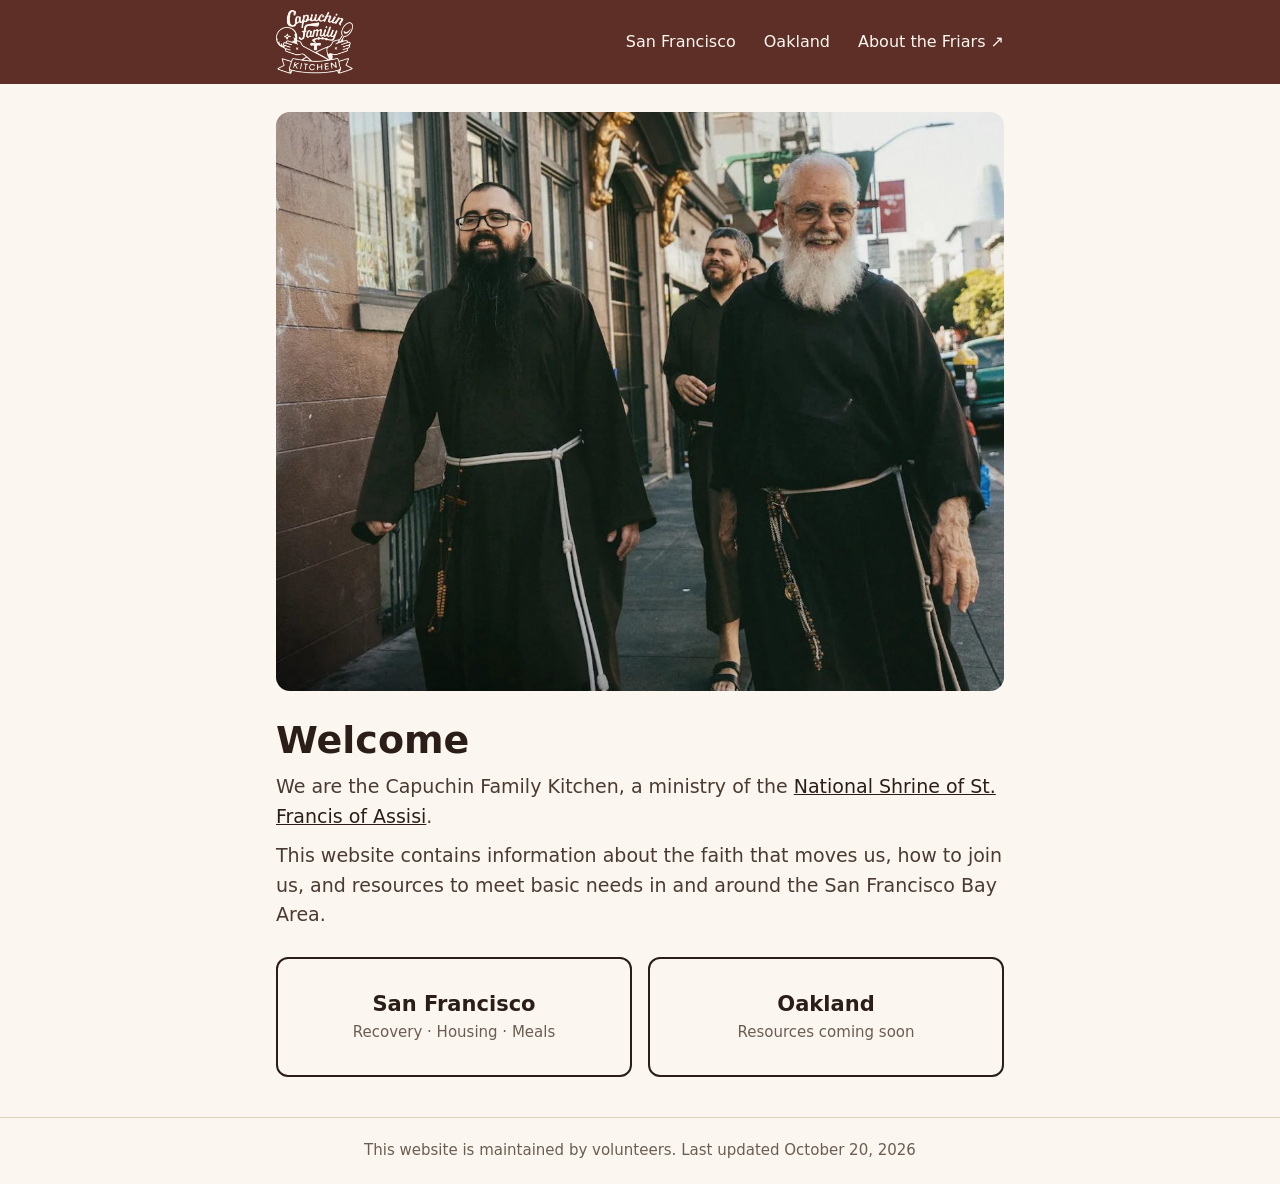
==== resources/index.html @ 762f1146 "initial commit" ====
<!doctype html>
<html lang="en">
<head>
<meta charset="utf-8">
<meta name="viewport" content="width=device-width, initial-scale=1">
<title>Welcome · Capuchin Family Kitchen</title>
<link rel="stylesheet" href="/assets/site.css">
</head>
<body>
<header class="site-header">
  <div class="wrap">
    <a class="logo" href="/resources/"><img src="/assets/img/logo.png" alt="Capuchin Family Kitchen" width="72" height="60"></a>
    <nav class="nav" aria-label="Main">
      <a class="desktop-only" href="/resources/sf/">San Francisco</a>
      <a class="desktop-only" href="/resources/oak/">Oakland</a>
      <a href="https://capuchinswest.org/">About the Friars ↗</a>
    </nav>
  </div>
</header>
<main>
  <div class="wrap">
<img class="photo" src="/assets/img/friars.jpg" alt="Three Capuchin friars walking down a San Francisco sidewalk" width="1072" height="852">
<div class="intro">
  <h1>Welcome</h1>
  <p>We are the Capuchin Family Kitchen, a ministry of the <a href="https://shrinesf.org/">National Shrine of St. Francis of Assisi</a>.</p>
  <p>This website contains information about the faith that moves us, how to join us, and resources to meet basic needs in and around the San Francisco Bay Area.</p>
</div>
<div class="tiles two">
  <a class="tile" href="/resources/sf/"><span class="tile-text"><span class="tile-title">San Francisco</span><span class="tile-sub">Recovery · Housing · Meals</span></span><svg class="chev" width="22" height="22" viewBox="0 0 24 24" fill="none" stroke="currentColor" stroke-width="2" stroke-linecap="round" stroke-linejoin="round" aria-hidden="true"><path d="M9 6l6 6-6 6"/></svg></a>
  <a class="tile" href="/resources/oak/"><span class="tile-text"><span class="tile-title">Oakland</span><span class="tile-sub">Resources coming soon</span></span><svg class="chev" width="22" height="22" viewBox="0 0 24 24" fill="none" stroke="currentColor" stroke-width="2" stroke-linecap="round" stroke-linejoin="round" aria-hidden="true"><path d="M9 6l6 6-6 6"/></svg></a>
</div>
  </div>
</main>
<footer class="site-footer">
  <div class="wrap"><p>This website is maintained by volunteers. Last updated October 20, 2026</p></div>
</footer>
</body>
</html>
---- assets/site.css ----
/* Capuchin Family Kitchen — wireframe stylesheet (mobile first) */
:root {
  --maroon: #5E2F27;   /* food truck */
  --ink: #2B1E18;      /* habit brown */
  --cream: #FBF7F0;    /* truck lettering */
  --muted: #6B5D52;
  --body: #4A3B32;
  --line: #DCCFBD;
  --tan: #EFE5D6;
  --dashed: #A8977F;
  --on-maroon-soft: #EAD8CF;
  --col: 760px;
}

* { box-sizing: border-box; }
html { -webkit-text-size-adjust: 100%; }
body {
  margin: 0;
  background: var(--cream);
  color: var(--ink);
  font-family: system-ui, -apple-system, "Segoe UI", Roboto, sans-serif;
  font-size: 18px;
  line-height: 1.5;
  display: flex;
  flex-direction: column;
  min-height: 100vh;
}
a { color: var(--ink); }
a:hover { color: var(--maroon); }
img { max-width: 100%; }
h1, h2, p { margin: 0; }

.wrap { width: 100%; max-width: var(--col); margin: 0 auto; padding: 0 16px; }

/* Header */
.site-header { background: var(--maroon); color: var(--cream); }
.site-header a, .site-header a:hover { color: var(--cream); }
.site-header .wrap { min-height: 76px; display: flex; align-items: center; justify-content: space-between; gap: 16px; }
.logo { display: flex; align-items: center; min-height: 44px; }
.logo img { display: block; height: 60px; width: auto; }
.nav { display: flex; align-items: center; gap: 28px; font-size: 16px; }
.nav a { min-height: 44px; display: flex; align-items: center; text-decoration: none; }
.nav a:hover { text-decoration: underline; }
.nav .desktop-only { display: none; }

/* Main column */
main { flex: 1; padding: 12px 0 32px; }
main .wrap { display: flex; flex-direction: column; gap: 20px; }

.breadcrumb { font-size: 15px; color: var(--muted); display: flex; flex-wrap: wrap; align-items: center; gap: 6px; min-height: 44px; }
.breadcrumb [aria-current] { color: var(--ink); }

.intro { display: flex; flex-direction: column; gap: 10px; }
.intro h1 { font-size: 28px; line-height: 1.2; }
.intro p { color: var(--body); }
.photo { display: block; width: 100%; height: auto; border-radius: 12px; }

/* Tile buttons */
.tiles { display: flex; flex-direction: column; gap: 12px; }
.tile {
  min-height: 72px; padding: 14px 16px;
  border: 2px solid var(--ink); border-radius: 12px; text-decoration: none;
  display: flex; align-items: center; justify-content: space-between; gap: 12px;
}
.tile:hover { border-color: var(--maroon); background: #fff; }
.tile-text { display: flex; flex-direction: column; gap: 4px; }
.tile-title { font-size: 20px; font-weight: 700; line-height: 1.25; }
.tile-sub { font-size: 15px; color: var(--muted); }
.chev { flex-shrink: 0; }

/* Join us for Mass photo button */
.mass {
  position: relative; display: block; height: 200px; border-radius: 14px; overflow: hidden;
  background: var(--maroon); color: var(--cream); text-decoration: none;
}
.mass:hover { color: var(--cream); }
.mass img { position: absolute; inset: 0; width: 100%; height: 100%; object-fit: cover; }
.mass .scrim { position: absolute; inset: 0; background: linear-gradient(180deg, rgba(43,30,24,0) 30%, rgba(43,30,24,.55) 60%, rgba(43,30,24,.9) 100%); }
.mass .mass-text { position: absolute; left: 18px; right: 18px; bottom: 14px; display: flex; align-items: flex-end; justify-content: space-between; gap: 12px; }
.mass .mass-title { font-size: 24px; font-weight: 700; line-height: 1.15; }
.mass .mass-sub { font-size: 15px; color: var(--on-maroon-soft); }
.mass .badge { width: 44px; height: 44px; flex-shrink: 0; border-radius: 22px; background: var(--cream); color: var(--maroon); display: flex; align-items: center; justify-content: center; }

/* Coming soon panel */
.soon { border: 2px dashed var(--dashed); border-radius: 12px; padding: 20px 16px; display: flex; flex-direction: column; gap: 8px; }
.soon h2 { font-size: 20px; }
.soon p { font-size: 16px; color: var(--body); }
.soon a { font-size: 16px; font-weight: 600; min-height: 44px; display: flex; align-items: center; }

/* Resource listings */
.listing { display: flex; flex-direction: column; gap: 14px; list-style: none; margin: 0; padding: 0; }
.resource { border: 1px solid var(--line); border-radius: 12px; padding: 16px; display: flex; flex-direction: column; gap: 10px; background: #fff; }
.resource h2 { font-size: 19px; }
.resource .blurb { font-size: 16px; line-height: 1.45; color: var(--body); }
.meta { display: flex; align-items: center; gap: 8px; font-size: 16px; color: var(--body); }
.meta.hours { font-size: 17px; font-weight: 600; color: var(--ink); }
.actions { display: grid; grid-template-columns: repeat(2, minmax(0, 1fr)); gap: 10px; }
.btn { min-height: 48px; border-radius: 10px; text-decoration: none; font-size: 16px; font-weight: 600; display: flex; align-items: center; justify-content: center; gap: 8px; }
.btn-call { background: var(--maroon); color: var(--cream); }
.btn-call:hover { color: var(--cream); background: var(--ink); }
.btn-web { border: 2px solid var(--maroon); color: var(--maroon); }
.desktop-web { display: none; }
.back { font-size: 16px; min-height: 44px; display: flex; align-items: center; }

/* Footer */
.site-footer { border-top: 1px solid var(--line); padding: 16px 0; font-size: 15px; color: var(--muted); text-align: center; line-height: 1.45; }

/* ---------- Desktop ---------- */
@media (min-width: 760px) {
  .site-header .wrap { min-height: 84px; }
  .logo img { height: 64px; }
  .nav .desktop-only { display: flex; }
  main { padding: 28px 0 40px; }
  main .wrap { gap: 28px; }
  .intro h1 { font-size: 38px; line-height: 1.15; }
  .intro p { font-size: 19px; line-height: 1.55; }
  .photo { border-radius: 14px; }

  .tiles { display: grid; grid-template-columns: repeat(var(--cols, 3), minmax(0, 1fr)); gap: 16px; }
  .tiles.two { --cols: 2; }
  .tile { min-height: 120px; padding: 18px; flex-direction: column; justify-content: center; text-align: center; }
  .tile-text { align-items: center; }
  .tile-title { font-size: 21px; }
  .chev { display: none; }

  .mass { height: 240px; }
  .mass .mass-text { left: 28px; right: 28px; bottom: 24px; justify-content: center; text-align: center; }
  .mass .mass-text > span:first-child { align-items: center; }
  .mass .mass-title { font-size: 30px; }
  .mass .mass-sub { font-size: 16px; }
  .mass .badge { display: none; }

  .soon { padding: 20px; }

  .listing { gap: 0; border-top: 1px solid var(--line); }
  .resource {
    border: 0; border-bottom: 1px solid var(--line); border-radius: 0; background: none; padding: 20px 0;
    display: grid; grid-template-columns: repeat(3, minmax(0, 1fr)); gap: 20px; align-items: start;
  }
  .resource .who { display: flex; flex-direction: column; gap: 6px; }
  .resource .reach { display: flex; flex-direction: column; align-items: flex-end; gap: 8px; }
  .actions { display: none; }
  .desktop-web { display: flex; align-items: center; gap: 6px; font-size: 16px; font-weight: 600; }
  .meta.phone { font-size: 17px; font-weight: 600; color: var(--ink); }
  .site-footer { padding: 22px 0; }
}
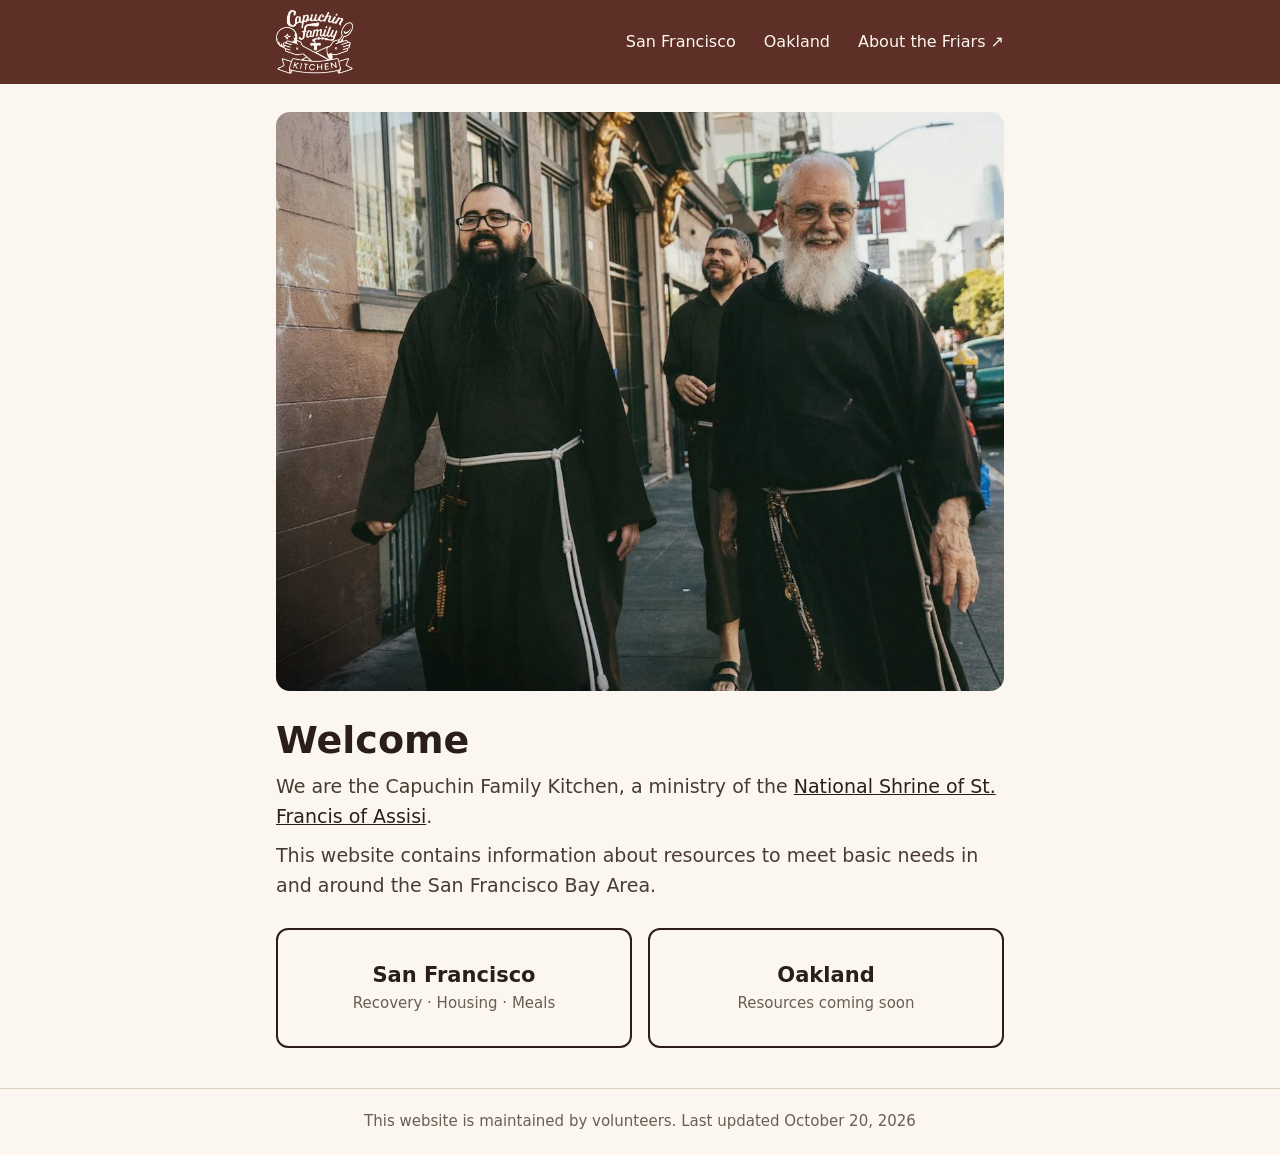
==== commit 2487b78f: "Update website description for clarity" ====
--- a/resources/index.html
+++ b/resources/index.html
@@ -23,7 +23,7 @@
 <div class="intro">
   <h1>Welcome</h1>
   <p>We are the Capuchin Family Kitchen, a ministry of the <a href="https://shrinesf.org/">National Shrine of St. Francis of Assisi</a>.</p>
-  <p>This website contains information about the faith that moves us, how to join us, and resources to meet basic needs in and around the San Francisco Bay Area.</p>
+  <p>This website contains information about resources to meet basic needs in and around the San Francisco Bay Area.</p>
 </div>
 <div class="tiles two">
   <a class="tile" href="/resources/sf/"><span class="tile-text"><span class="tile-title">San Francisco</span><span class="tile-sub">Recovery · Housing · Meals</span></span><svg class="chev" width="22" height="22" viewBox="0 0 24 24" fill="none" stroke="currentColor" stroke-width="2" stroke-linecap="round" stroke-linejoin="round" aria-hidden="true"><path d="M9 6l6 6-6 6"/></svg></a>
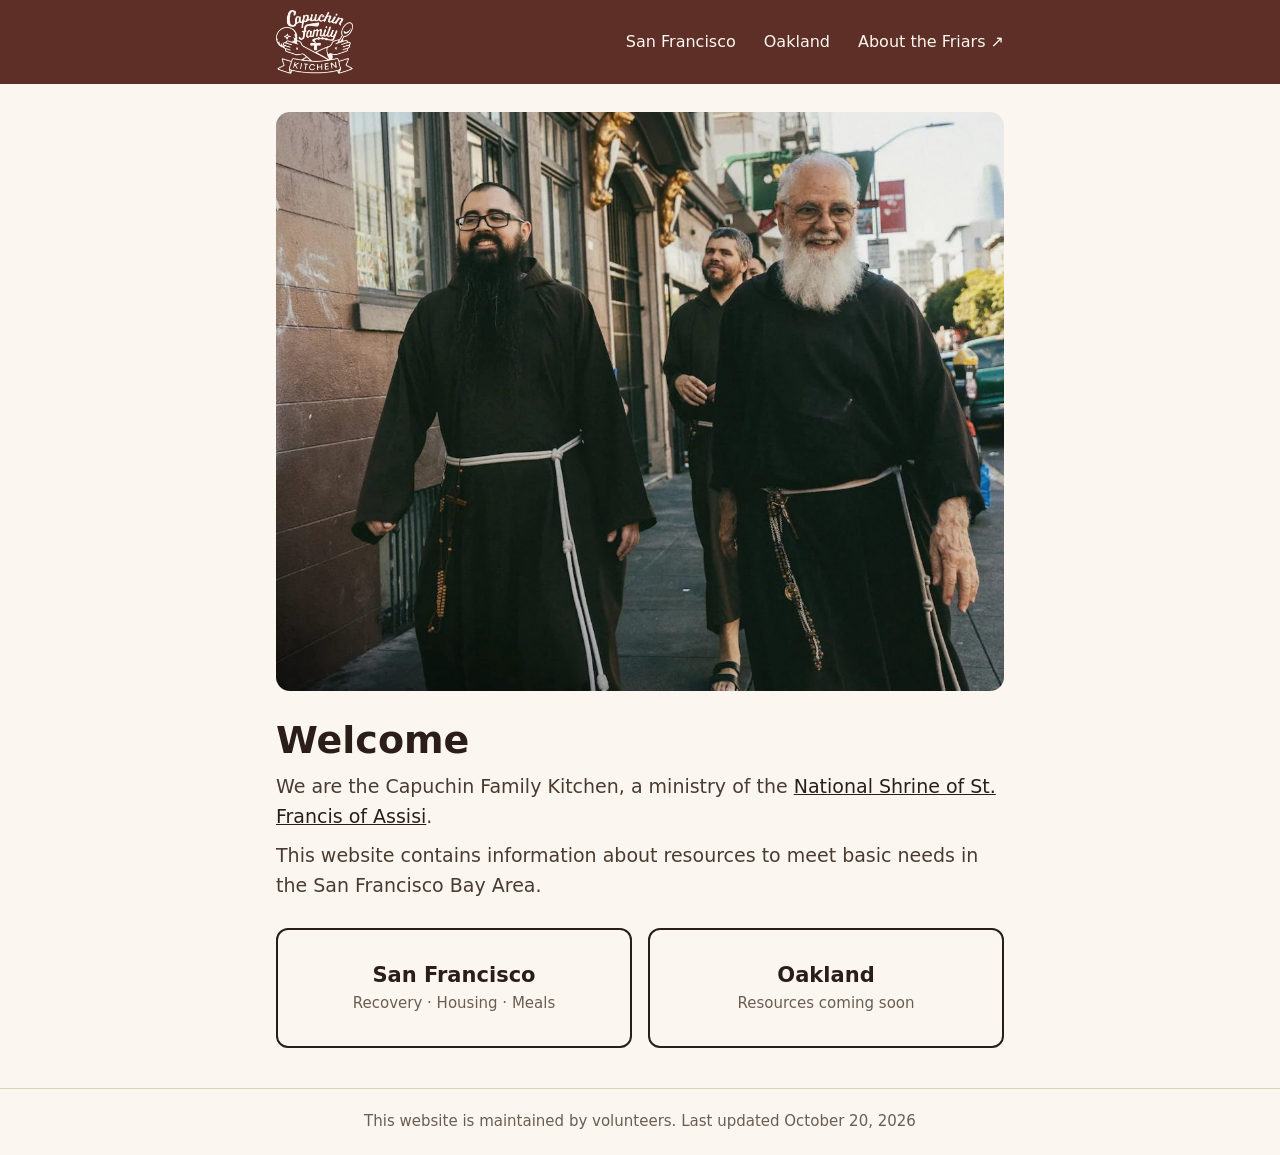
==== commit d5ab8530: "Fix wording in website description" ====
--- a/resources/index.html
+++ b/resources/index.html
@@ -23,7 +23,7 @@
 <div class="intro">
   <h1>Welcome</h1>
   <p>We are the Capuchin Family Kitchen, a ministry of the <a href="https://shrinesf.org/">National Shrine of St. Francis of Assisi</a>.</p>
-  <p>This website contains information about resources to meet basic needs in and around the San Francisco Bay Area.</p>
+  <p>This website contains information about resources to meet basic needs in the San Francisco Bay Area.</p>
 </div>
 <div class="tiles two">
   <a class="tile" href="/resources/sf/"><span class="tile-text"><span class="tile-title">San Francisco</span><span class="tile-sub">Recovery · Housing · Meals</span></span><svg class="chev" width="22" height="22" viewBox="0 0 24 24" fill="none" stroke="currentColor" stroke-width="2" stroke-linecap="round" stroke-linejoin="round" aria-hidden="true"><path d="M9 6l6 6-6 6"/></svg></a>
